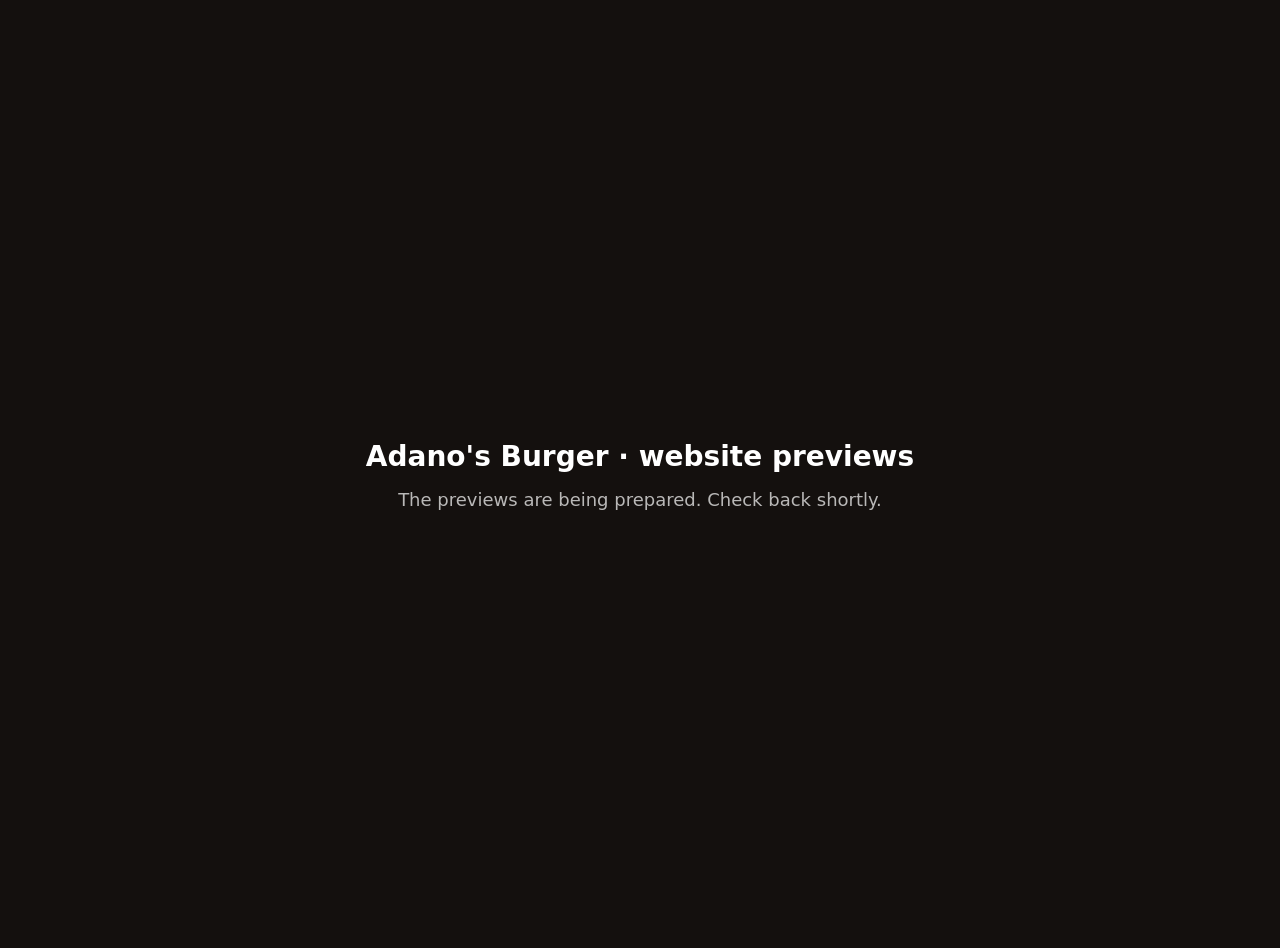
==== index.html @ 8fca4bfd "Set up the previews page" ====
<!doctype html>
<html lang="en-GB">
<head>
<meta charset="utf-8">
<meta name="robots" content="noindex, nofollow">
<meta name="viewport" content="width=device-width, initial-scale=1">
<title>Adano's Burger · website previews</title>
<style>
  body{margin:0;min-height:100vh;display:grid;place-items:center;background:#14100e;color:#fff;font:500 18px/1.5 system-ui,sans-serif;text-align:center;padding:24px}
  h1{font-size:28px;margin:0 0 8px}p{margin:0;opacity:.7}
</style>
</head>
<body><main><h1>Adano's Burger · website previews</h1><p>The previews are being prepared. Check back shortly.</p></main></body>
</html>
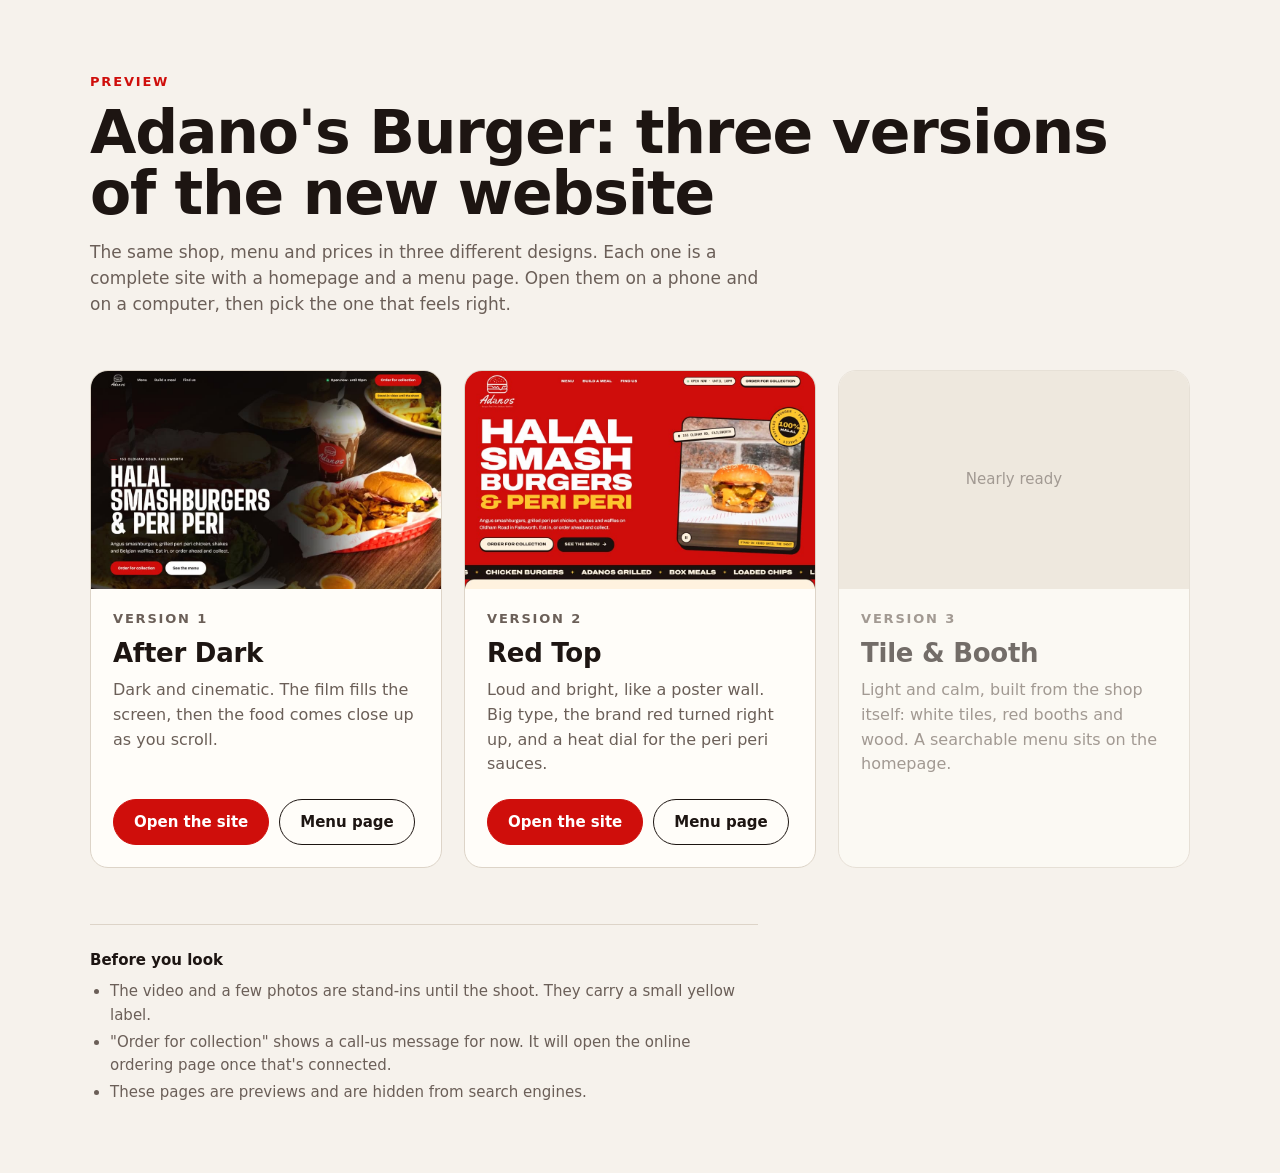
==== commit 637f25d8: "Add the After Dark and Red Top previews" ====
--- a/index.html
+++ b/index.html
@@ -6,9 +6,83 @@
 <meta name="viewport" content="width=device-width, initial-scale=1">
 <title>Adano's Burger · website previews</title>
 <style>
-  body{margin:0;min-height:100vh;display:grid;place-items:center;background:#14100e;color:#fff;font:500 18px/1.5 system-ui,sans-serif;text-align:center;padding:24px}
-  h1{font-size:28px;margin:0 0 8px}p{margin:0;opacity:.7}
+  :root { --bg: #f6f2ec; --ink: #1d1512; --mute: #6b5f58; --line: #ddd4c8; --red: #cf0e0b; --card: #fffdf9; }
+  * { box-sizing: border-box; }
+  body { margin: 0; background: var(--bg); color: var(--ink); font: 400 17px/1.55 ui-sans-serif, system-ui, -apple-system, "Segoe UI", Roboto, sans-serif; -webkit-font-smoothing: antialiased; }
+  .wrap { max-width: 1180px; margin: 0 auto; padding: clamp(28px, 6vw, 72px) clamp(16px, 4vw, 40px) 64px; }
+  header p.kicker { margin: 0 0 10px; font-size: 13px; letter-spacing: .14em; text-transform: uppercase; color: var(--red); font-weight: 700; }
+  h1 { margin: 0 0 14px; font-size: clamp(34px, 6vw, 60px); line-height: 1.02; letter-spacing: -.02em; font-weight: 800; }
+  header p.intro { margin: 0; max-width: 62ch; color: var(--mute); }
+  .grid { display: grid; gap: 22px; grid-template-columns: repeat(auto-fit, minmax(300px, 1fr)); margin-top: clamp(28px, 5vw, 52px); }
+  .card { background: var(--card); border: 1px solid var(--line); border-radius: 18px; overflow: hidden; display: flex; flex-direction: column; }
+  .card .shot { display: block; aspect-ratio: 16 / 10; background: #e9e1d6; overflow: hidden; }
+  .card .shot img { width: 100%; height: 100%; object-fit: cover; object-position: top; display: block; transition: transform .5s cubic-bezier(.2, .7, .2, 1); }
+  .card a.shot:hover img, .card a.shot:focus-visible img { transform: scale(1.03); }
+  .body { padding: 20px 22px 22px; display: flex; flex-direction: column; gap: 10px; flex: 1; }
+  .n { font-size: 13px; letter-spacing: .14em; text-transform: uppercase; color: var(--mute); font-weight: 700; }
+  h2 { margin: 0; font-size: 26px; line-height: 1.1; letter-spacing: -.01em; }
+  .body p { margin: 0; color: var(--mute); font-size: 16px; }
+  .links { display: flex; flex-wrap: wrap; gap: 10px; margin-top: auto; padding-top: 12px; }
+  .btn { display: inline-flex; align-items: center; min-height: 46px; padding: 0 20px; border-radius: 999px; font-weight: 700; font-size: 15px; text-decoration: none; border: 1.5px solid var(--ink); color: var(--ink); }
+  .btn.main { background: var(--red); border-color: var(--red); color: #fff; }
+  .btn:hover { filter: brightness(.94); }
+  a:focus-visible { outline: 3px solid var(--ink); outline-offset: 3px; }
+  .soon { opacity: .6; }
+  .soon .shot { display: grid; place-items: center; color: var(--mute); font-size: 15px; }
+  .notes { margin-top: clamp(32px, 5vw, 56px); padding-top: 24px; border-top: 1px solid var(--line); color: var(--mute); font-size: 15px; max-width: 70ch; }
+  .notes h3 { margin: 0 0 8px; font-size: 15px; color: var(--ink); }
+  .notes ul { margin: 0; padding-left: 20px; }
+  .notes li { margin: 4px 0; }
+  @media (prefers-reduced-motion: reduce) { .card .shot img { transition: none; } }
 </style>
 </head>
-<body><main><h1>Adano's Burger · website previews</h1><p>The previews are being prepared. Check back shortly.</p></main></body>
+<body>
+<div class="wrap">
+  <header>
+    <p class="kicker">Preview</p>
+    <h1>Adano's Burger: three versions of the new website</h1>
+    <p class="intro">The same shop, menu and prices in three different designs. Each one is a complete site with a homepage and a menu page. Open them on a phone and on a computer, then pick the one that feels right.</p>
+  </header>
+
+  <main class="grid">
+    <article class="card">
+      <a class="shot" href="after-dark/" aria-label="Open After Dark"><img src="thumbs/after-dark.jpg" alt="The After Dark homepage" width="960" height="600"></a>
+      <div class="body">
+        <span class="n">Version 1</span>
+        <h2>After Dark</h2>
+        <p>Dark and cinematic. The film fills the screen, then the food comes close up as you scroll.</p>
+        <div class="links"><a class="btn main" href="after-dark/">Open the site</a><a class="btn" href="after-dark/menu.html">Menu page</a></div>
+      </div>
+    </article>
+
+    <article class="card">
+      <a class="shot" href="red-top/" aria-label="Open Red Top"><img src="thumbs/red-top.jpg" alt="The Red Top homepage" width="960" height="600"></a>
+      <div class="body">
+        <span class="n">Version 2</span>
+        <h2>Red Top</h2>
+        <p>Loud and bright, like a poster wall. Big type, the brand red turned right up, and a heat dial for the peri peri sauces.</p>
+        <div class="links"><a class="btn main" href="red-top/">Open the site</a><a class="btn" href="red-top/menu.html">Menu page</a></div>
+      </div>
+    </article>
+
+    <article class="card soon">
+      <div class="shot">Nearly ready</div>
+      <div class="body">
+        <span class="n">Version 3</span>
+        <h2>Tile &amp; Booth</h2>
+        <p>Light and calm, built from the shop itself: white tiles, red booths and wood. A searchable menu sits on the homepage.</p>
+      </div>
+    </article>
+  </main>
+
+  <section class="notes">
+    <h3>Before you look</h3>
+    <ul>
+      <li>The video and a few photos are stand-ins until the shoot. They carry a small yellow label.</li>
+      <li>"Order for collection" shows a call-us message for now. It will open the online ordering page once that's connected.</li>
+      <li>These pages are previews and are hidden from search engines.</li>
+    </ul>
+  </section>
+</div>
+</body>
 </html>
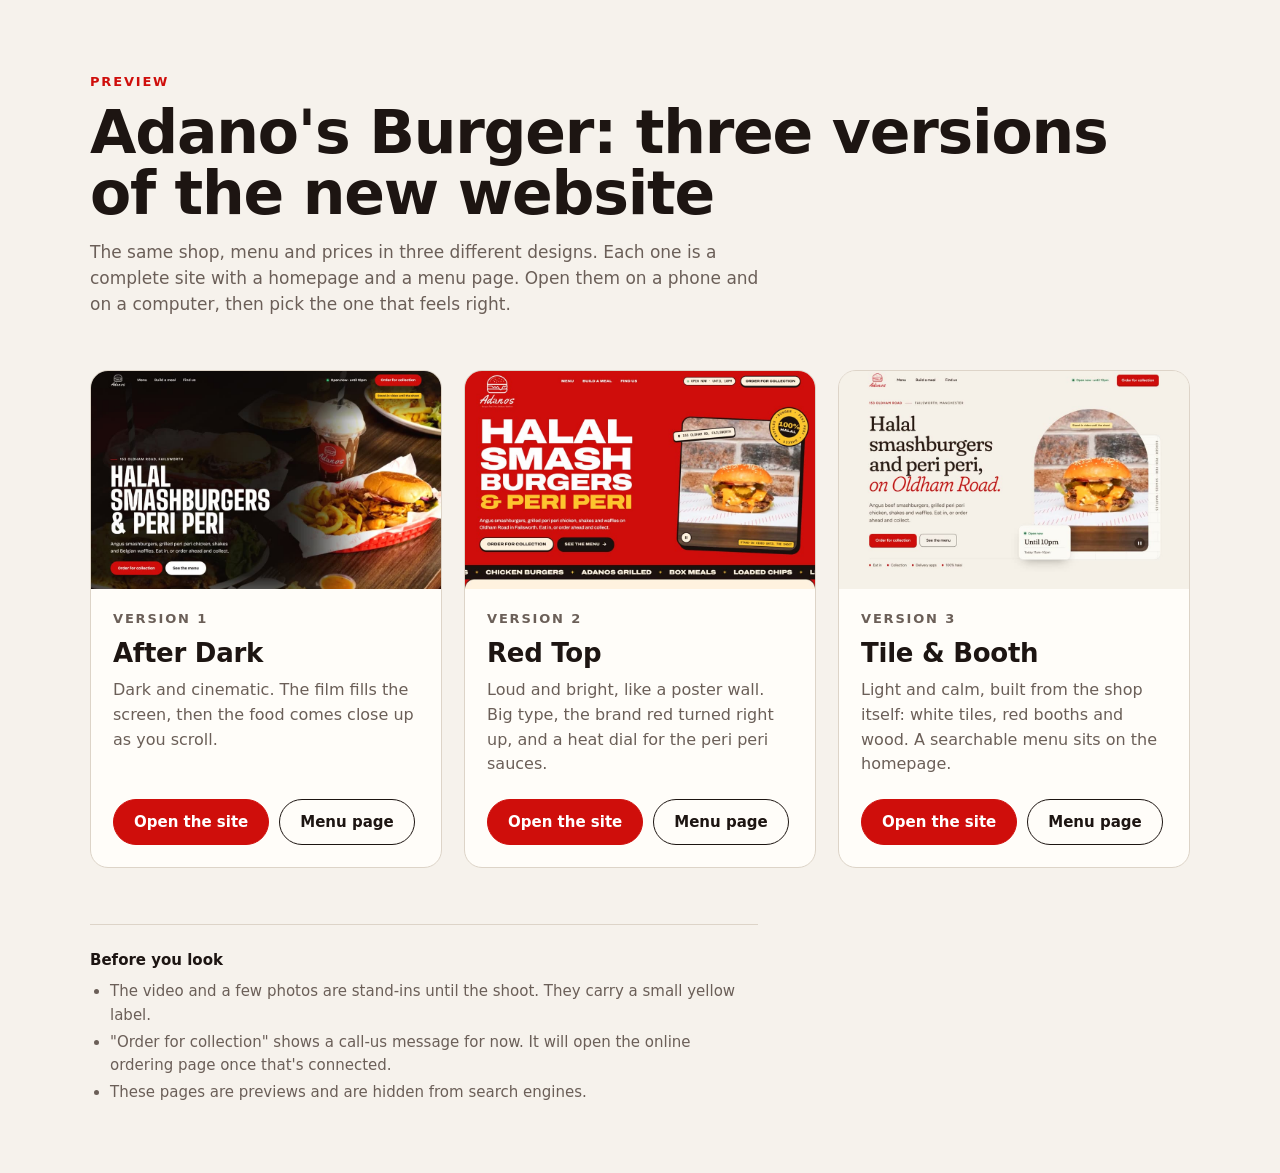
==== commit 173f6531: "Add the Tile & Booth preview" ====
--- a/index.html
+++ b/index.html
@@ -65,12 +65,13 @@
       </div>
     </article>
 
-    <article class="card soon">
-      <div class="shot">Nearly ready</div>
+    <article class="card">
+      <a class="shot" href="tile-booth/" aria-label="Open Tile &amp; Booth"><img src="thumbs/tile-booth.jpg" alt="The Tile &amp; Booth homepage" width="960" height="600"></a>
       <div class="body">
         <span class="n">Version 3</span>
         <h2>Tile &amp; Booth</h2>
         <p>Light and calm, built from the shop itself: white tiles, red booths and wood. A searchable menu sits on the homepage.</p>
+        <div class="links"><a class="btn main" href="tile-booth/">Open the site</a><a class="btn" href="tile-booth/menu.html">Menu page</a></div>
       </div>
     </article>
   </main>
